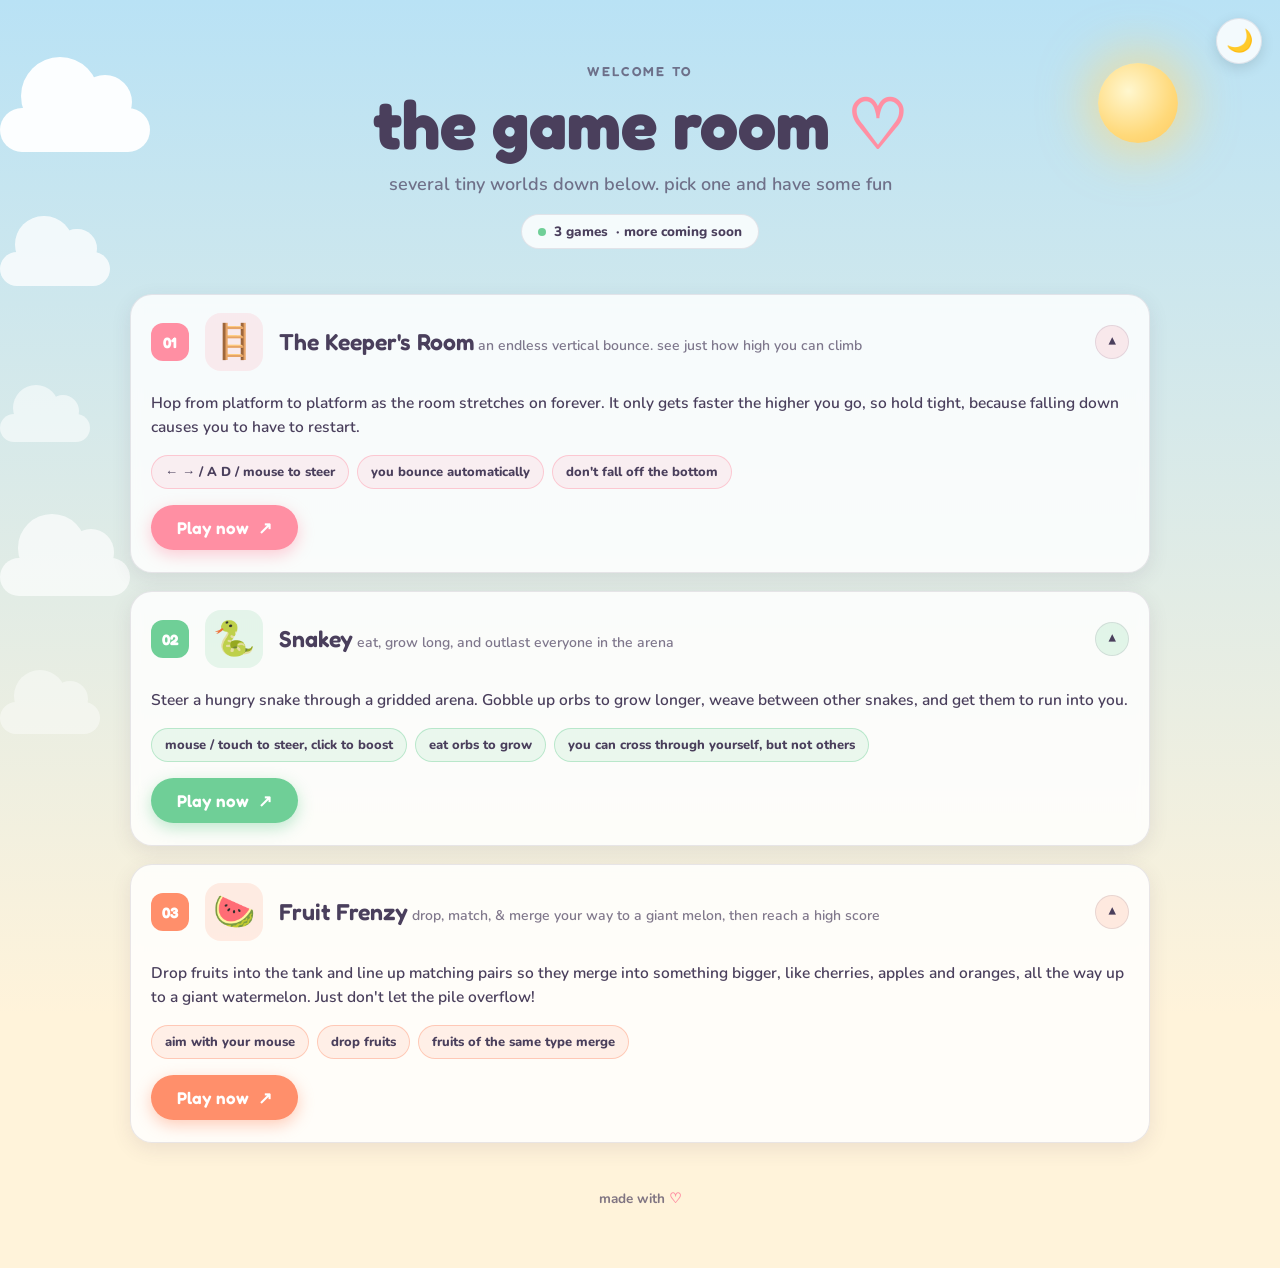
==== index.html @ 51e2f3d1 "Add files via upload" ====
<!DOCTYPE html>
<html lang="en">
<head>
<meta charset="UTF-8">
<meta name="viewport" content="width=device-width, initial-scale=1.0">
<title>home ♡ · pick your game</title>
<link rel="icon" href="data:image/svg+xml,<svg xmlns='http://www.w3.org/2000/svg' viewBox='0 0 100 100'><text y='.9em' font-size='90'>🎮</text></svg>">
<link rel="preconnect" href="https://fonts.googleapis.com">
<link rel="preconnect" href="https://fonts.gstatic.com" crossorigin>
<link href="https://fonts.googleapis.com/css2?family=Fredoka:wght@500;600;700&family=Nunito:wght@400;600;800&display=swap" rel="stylesheet">
<style>
/* ============ theme ============ */
:root{
  --sky-day-top:#b9e2f5; --sky-day-bot:#fff3da;
  --sky-night-top:#171e3c; --sky-night-bot:#3a3560;
  --cloud:#ffffff; --cloud-o:.95;
  --ink:#4a3f5c; --ink-soft:rgba(74,63,92,.7);
  --card-bg:rgba(255,255,255,.82);
  --card-line:rgba(74,63,92,.12);
  --coral:#ff8fa3; --butter:#ffd97a;
}
html.night{
  --cloud:#6f6a9e; --cloud-o:.55;
  --ink:#f2eedb; --ink-soft:rgba(242,238,219,.7);
  --card-bg:rgba(30,35,66,.72);
  --card-line:rgba(242,238,219,.14);
}
*{margin:0;padding:0;box-sizing:border-box}
html{scroll-behavior:smooth}
body{
  font-family:'Nunito',sans-serif; color:var(--ink);
  min-height:100vh; overflow-x:hidden;
  background:linear-gradient(var(--sky-day-top),var(--sky-day-bot) 80%);
  transition:color .9s ease;
}
html.night body{background:linear-gradient(var(--sky-night-top),var(--sky-night-bot) 82%)}
button{font:inherit;color:inherit;background:none;border:0;padding:0;cursor:pointer}
:focus-visible{outline:2px dashed var(--coral);outline-offset:4px;border-radius:10px}

/* ============ scenery ============ */
.scene{position:fixed;inset:0;z-index:0;pointer-events:none;overflow:hidden}
#stars{position:absolute;inset:0;opacity:0;transition:opacity 1.6s ease}
html.night #stars{opacity:1}
.star{position:absolute;background:#fff;border-radius:50%;animation:twinkle var(--d,2.4s) ease-in-out infinite alternate}
@keyframes twinkle{from{opacity:.2}to{opacity:1}}

.orb{position:absolute;top:7%;right:8%;width:clamp(52px,8vw,80px);aspect-ratio:1;border-radius:50%;transition:opacity 1.2s ease,transform 1.4s ease}
.sun{background:radial-gradient(circle at 38% 35%,#fff7cf,#ffd97a 62%,#ffc95c);box-shadow:0 0 44px 14px rgba(255,217,122,.55)}
.moon{opacity:0;transform:rotate(-90deg) scale(.6);background:radial-gradient(circle at 36% 32%,#fdfaf0,#dcd8ee 70%);box-shadow:0 0 34px 8px rgba(230,225,255,.3)}
.moon i{position:absolute;background:#c9c3e2;border-radius:50%;opacity:.7}
.moon i:nth-child(1){width:26%;height:26%;left:24%;top:30%}
.moon i:nth-child(2){width:16%;height:16%;left:58%;top:52%}
.moon i:nth-child(3){width:11%;height:11%;left:44%;top:16%}
html.night .sun{opacity:0;transform:rotate(90deg) scale(.6)}
html.night .moon{opacity:1;transform:none}

.cloud{position:absolute;background:var(--cloud);border-radius:40px;transition:background 1.2s,opacity 1.2s;animation:drift linear infinite}
.cloud::before,.cloud::after{content:"";position:absolute;background:inherit;border-radius:50%;transition:background 1.2s,opacity 1.2s}
.cloud::before{width:52%;aspect-ratio:1;left:14%;bottom:38%}
.cloud::after{width:36%;aspect-ratio:1;left:52%;bottom:52%}
.c1{top:12%;width:150px;height:44px;opacity:var(--cloud-o);animation-duration:80s}
.c2{top:28%;width:110px;height:34px;opacity:calc(var(--cloud-o)*.8);animation-duration:110s;animation-delay:-45s}
.c3{top:46%;width:90px;height:28px;opacity:calc(var(--cloud-o)*.6);animation-duration:95s;animation-delay:-70s}
.c4{top:62%;width:130px;height:38px;opacity:calc(var(--cloud-o)*.7);animation-duration:120s;animation-delay:-25s}
.c5{top:78%;width:100px;height:32px;opacity:calc(var(--cloud-o)*.45);animation-duration:145s;animation-delay:-95s}
@keyframes drift{from{transform:translateX(-30vw)}to{transform:translateX(125vw)}}

/* ============ night toggle ============ */
#nightToggle{position:fixed;top:18px;right:18px;z-index:5;width:46px;height:46px;border-radius:50%;
  background:var(--card-bg);border:1.5px solid var(--card-line);font-size:22px;line-height:1;
  box-shadow:0 4px 14px rgba(0,0,0,.12);transition:transform .3s ease}
#nightToggle:hover{transform:rotate(-18deg) scale(1.08)}

/* ============ layout ============ */
.wrap{position:relative;z-index:1;max-width:1060px;margin:0 auto;padding:clamp(40px,7vh,72px) 20px 60px}

header{text-align:center;margin-bottom:clamp(30px,5vh,52px)}
.overline{font-family:'Fredoka',sans-serif;font-weight:600;letter-spacing:.18em;text-transform:uppercase;font-size:13px;color:var(--ink-soft);margin-bottom:10px}
h1{font-family:'Fredoka',sans-serif;font-weight:700;font-size:clamp(42px,7vw,68px);line-height:1.05}
h1 .heart{color:var(--coral)}
.tagline{margin-top:12px;font-size:clamp(15px,2.2vw,18px);font-weight:600;color:var(--ink-soft)}

.count-pill{display:inline-flex;align-items:center;gap:8px;margin-top:18px;padding:7px 16px;border-radius:999px;
  background:var(--card-bg);border:1.5px solid var(--card-line);font-weight:800;font-size:13.5px}
.count-pill .dot{width:8px;height:8px;border-radius:50%;background:#6fcf97;animation:pulse 2s ease-in-out infinite}
@keyframes pulse{0%,100%{transform:scale(1);opacity:1}50%{transform:scale(.6);opacity:.5}}

/* ============ game list (expandable) ============ */
.game-list{display:grid;gap:18px}

.card{background:var(--card-bg);border:1.5px solid var(--card-line);border-radius:22px;overflow:hidden;
  box-shadow:0 6px 20px rgba(74,63,92,.10);backdrop-filter:blur(6px);transition:border-color .25s ease}
.card:hover{border-color:var(--acc)}

.card-head{display:flex;align-items:center;gap:16px;width:100%;text-align:left;padding:18px 20px}
.card-num{font-family:'Fredoka',sans-serif;font-weight:700;font-size:15px;color:#fff;background:var(--acc);
  min-width:38px;height:38px;border-radius:12px;display:grid;place-items:center;padding:0 6px}
.card-icon{font-size:34px;line-height:1;width:58px;height:58px;flex:none;display:grid;place-items:center;
  background:color-mix(in srgb,var(--acc) 16%,transparent);border-radius:16px}
.card-titles{flex:1;min-width:0}
.card-title{font-family:'Fredoka',sans-serif;font-weight:600;font-size:clamp(19px,2.6vw,23px)}
.card-tagline{font-size:14px;font-weight:600;color:var(--ink-soft);margin-top:2px;white-space:nowrap;overflow:hidden;text-overflow:ellipsis}
.chev{flex:none;width:34px;height:34px;border-radius:50%;display:grid;place-items:center;
  border:1.5px solid var(--card-line);transition:transform .35s ease,background .25s ease;font-size:15px}
.card.open .chev{transform:rotate(180deg);background:color-mix(in srgb,var(--acc) 18%,transparent)}

/* smooth expand/collapse via grid rows */
.card-body{display:grid;grid-template-rows:0fr;transition:grid-template-rows .4s ease}
.card.open .card-body{grid-template-rows:1fr}
.card-inner{overflow:hidden}
.card-content{padding:2px 20px 22px;display:flex;flex-direction:column;gap:16px}

.desc{font-size:15.5px;line-height:1.55;font-weight:600;color:var(--ink)}

.howto{list-style:none;display:flex;flex-wrap:wrap;gap:8px}
.howto li{font-size:13px;font-weight:800;padding:7px 13px;border-radius:999px;
  background:color-mix(in srgb,var(--acc) 12%,transparent);border:1.5px solid color-mix(in srgb,var(--acc) 40%,transparent)}

.play-btn{align-self:flex-start;display:inline-flex;align-items:center;gap:9px;
  font-family:'Fredoka',sans-serif;font-weight:600;font-size:17px;color:#fff;text-decoration:none;
  background:var(--acc);padding:12px 26px;border-radius:999px;box-shadow:0 5px 16px color-mix(in srgb,var(--acc) 45%,transparent);
  transition:transform .2s ease,box-shadow .2s ease}
.play-btn:hover{transform:translateY(-2px) scale(1.03);box-shadow:0 8px 22px color-mix(in srgb,var(--acc) 55%,transparent)}
.play-btn:active{transform:scale(.97)}

footer{text-align:center;margin-top:46px;color:var(--ink-soft);font-size:13.5px;font-weight:700}
footer .heart{color:var(--coral)}
</style>
<script>
/* apply saved night mode before the page paints, so there's no flash */
try { if (localStorage.getItem("game-room-night") === "1") document.documentElement.classList.add("night"); } catch (e) {}
</script>
</head>
<body>

<div class="scene" aria-hidden="true">
  <div id="stars"></div>
  <div class="orb sun"></div>
  <div class="orb moon"><i></i><i></i><i></i></div>
  <div class="cloud c1"></div>
  <div class="cloud c2"></div>
  <div class="cloud c3"></div>
  <div class="cloud c4"></div>
  <div class="cloud c5"></div>
</div>

<button id="nightToggle" aria-label="toggle night mode">🌙</button>

<div class="wrap">
  <header>
    <p class="overline">welcome to</p>
    <h1>the game room<span class="heart"> ♡</span></h1>
    <p class="tagline">several tiny worlds down below. pick one and have some fun</p>
    <div class="count-pill"><span class="dot"></span><span id="gameCount">3 games</span> · more coming soon</div>
  </header>

  <!-- game cards are rendered here from the GAMES list below -->
  <main id="gameList" class="game-list" aria-label="list of games"></main>

  <footer>made with <span class="heart">♡</span></footer>
</div>

<script>
/* ================================================================
   GAMES LIST: to add a new game, just append an object here. 👇
   The page renders cards from this array, so the list grows for free.
   ================================================================ */
const GAMES = [
  {
    num: "01",
    title: "The Keeper's Room",
    tagline: "an endless vertical bounce. see just how high you can climb",
    icon: "🪜",
    accent: "#ff8fa3", // coral pink
    url: "https://hootowlme.github.io/localAICodingTest2/",
    desc: "Hop from platform to platform as the room stretches on forever. It only gets faster the higher you go, so hold tight, because falling down causes you to have to restart.",
    howTo: ["← → / A D / mouse to steer", "you bounce automatically", "don't fall off the bottom"]
  },
  {
    num: "02",
    title: "Snakey",
    tagline: "eat, grow long, and outlast everyone in the arena",
    icon: "🐍",
    accent: "#6fcf97", // snake green
    url: "https://hootowlme.github.io/localAICodingTest1/",
    desc: "Steer a hungry snake through a gridded arena. Gobble up orbs to grow longer, weave between other snakes, and get them to run into you.",
    howTo: ["mouse / touch to steer, click to boost", "eat orbs to grow", "you can cross through yourself, but not others"]
  },
  {
    num: "03",
    title: "Fruit Frenzy",
    tagline: "drop, match, & merge your way to a giant melon, then reach a high score",
    icon: "🍉",
    accent: "#ff8f6b", // fruity orange-red
    url: "https://hootowlme.github.io/localAICodingTest3/",
    desc: "Drop fruits into the tank and line up matching pairs so they merge into something bigger, like cherries, apples and oranges, all the way up to a giant watermelon. Just don't let the pile overflow!",
    howTo: ["aim with your mouse", "drop fruits", "fruits of the same type merge"]
  }
  /* ➕ new game? add another { ... } object here and it appears automatically */
];

/* ============ render cards ============ */
const list = document.getElementById("gameList");

/* remember which cards are open between visits (keyed by game num, so reordering is safe) */
const STATE_KEY = "game-room-open-cards";
let savedState = {};
try { savedState = JSON.parse(localStorage.getItem(STATE_KEY)) || {}; } catch (e) {}
function saveState() {
  try { localStorage.setItem(STATE_KEY, JSON.stringify(savedState)); } catch (e) {}
}

GAMES.forEach((g) => {
  const open = savedState[g.num] !== undefined ? !!savedState[g.num] : true; // no memory yet? all open
  const card = document.createElement("article");
  card.className = "card" + (open ? " open" : "");
  card.style.setProperty("--acc", g.accent);
  card.innerHTML = `
    <button class="card-head" aria-expanded="${open}" aria-controls="body-${g.num}">
      <span class="card-num">${g.num}</span>
      <span class="card-icon" aria-hidden="true">${g.icon}</span>
      <span class="card-titles">
        <span class="card-title">${g.title}</span>
        <span class="card-tagline">${g.tagline}</span>
      </span>
      <span class="chev" aria-hidden="true">▾</span>
    </button>
    <div class="card-body" id="body-${g.num}">
      <div class="card-inner">
        <div class="card-content">
          <p class="desc">${g.desc}</p>
          <ul class="howto">${g.howTo.map(h => `<li>${h}</li>`).join("")}</ul>
          <a class="play-btn" href="${g.url}" target="_blank" rel="noopener">Play now <span aria-hidden="true">↗</span></a>
        </div>
      </div>
    </div>`;

  const head = card.querySelector(".card-head");
  head.addEventListener("click", () => {
    const nowOpen = card.classList.toggle("open");
    head.setAttribute("aria-expanded", nowOpen);
    savedState[g.num] = nowOpen;
    saveState();
  });

  list.appendChild(card);
});

document.getElementById("gameCount").textContent = GAMES.length + (GAMES.length === 1 ? " game" : " games");

/* ============ night mode (remembered) ============ */
const NIGHT_KEY = "game-room-night";
const toggle = document.getElementById("nightToggle");
toggle.textContent = document.documentElement.classList.contains("night") ? "☀️" : "🌙"; // match the saved state applied in <head>
toggle.addEventListener("click", () => {
  const night = document.documentElement.classList.toggle("night");
  toggle.textContent = night ? "☀️" : "🌙";
  try { localStorage.setItem(NIGHT_KEY, night ? "1" : "0"); } catch (e) {}
});

/* ============ stars (night) ============ */
const starsEl = document.getElementById("stars");
for (let i = 0; i < 60; i++) {
  const s = document.createElement("span");
  s.className = "star";
  const size = Math.random() * 2 + 1;
  s.style.cssText = `width:${size}px;height:${size}px;left:${Math.random()*100}%;top:${Math.random()*70}%;--d:${(Math.random()*2+1.5).toFixed(1)}s`;
  starsEl.appendChild(s);
}
</script>
</body>
</html>
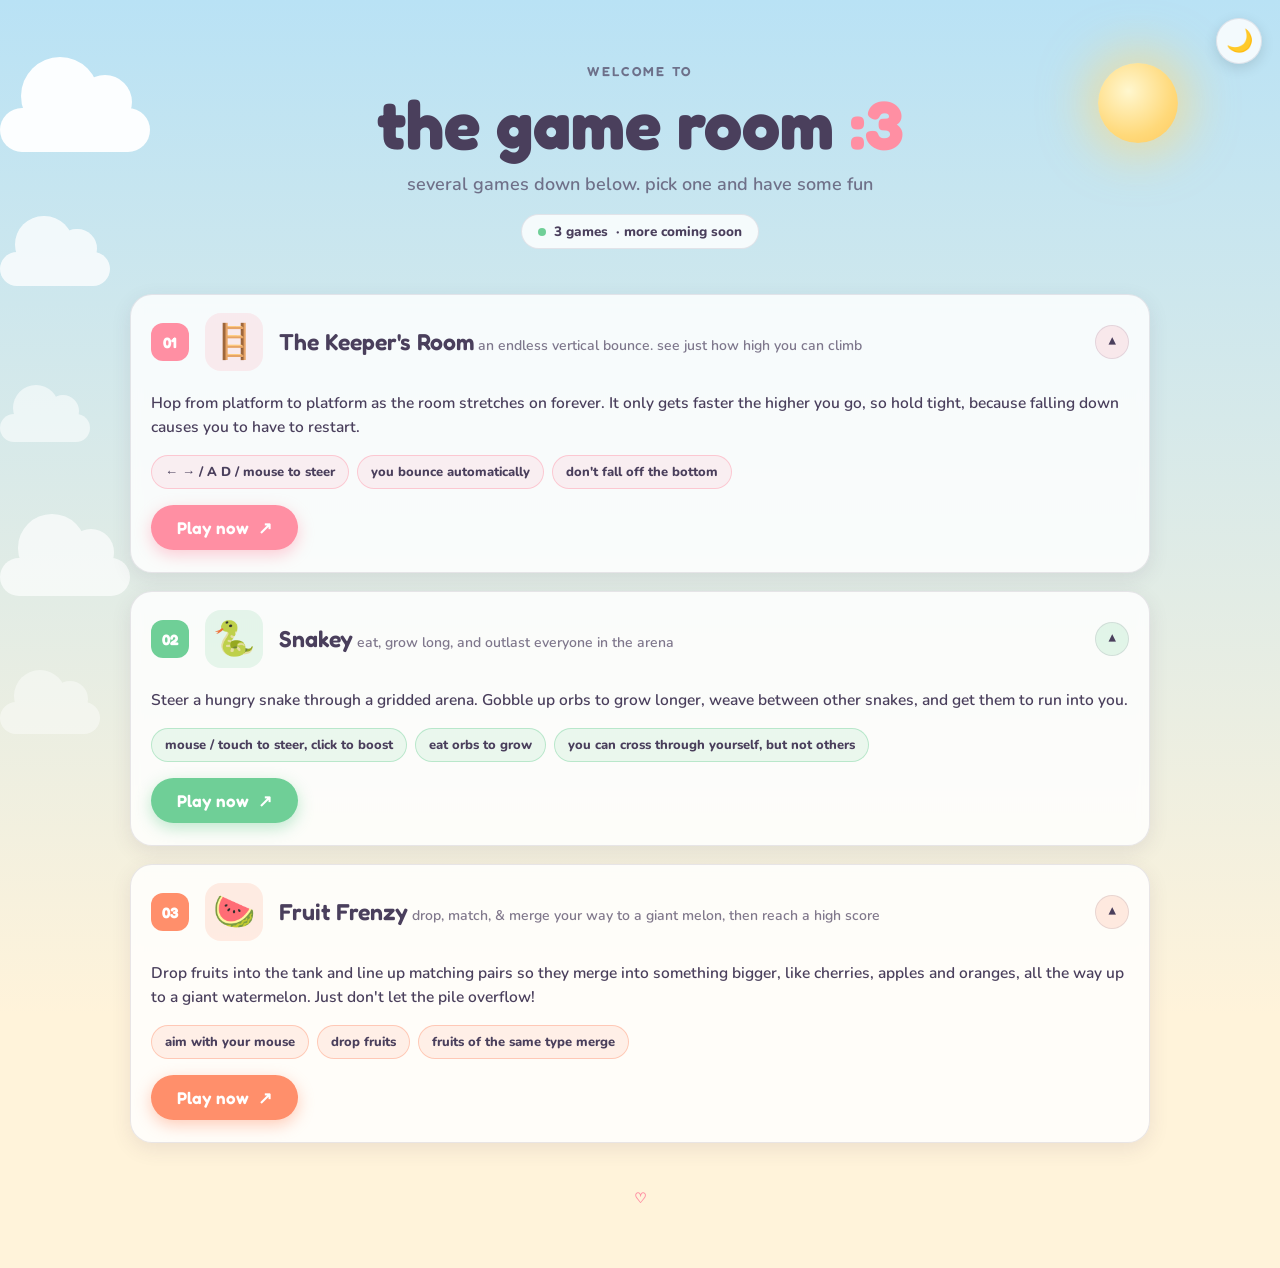
==== commit 01617653: "Add files via upload" ====
--- a/index.html
+++ b/index.html
@@ -149,15 +149,15 @@
 <div class="wrap">
   <header>
     <p class="overline">welcome to</p>
-    <h1>the game room<span class="heart"> ♡</span></h1>
-    <p class="tagline">several tiny worlds down below. pick one and have some fun</p>
+    <h1>the game room<span class="heart"> :3</span></h1>
+    <p class="tagline">several games down below. pick one and have some fun</p>
     <div class="count-pill"><span class="dot"></span><span id="gameCount">3 games</span> · more coming soon</div>
   </header>
 
   <!-- game cards are rendered here from the GAMES list below -->
   <main id="gameList" class="game-list" aria-label="list of games"></main>
 
-  <footer>made with <span class="heart">♡</span></footer>
+  <footer><span class="heart">♡</span></footer>
 </div>
 
 <script>
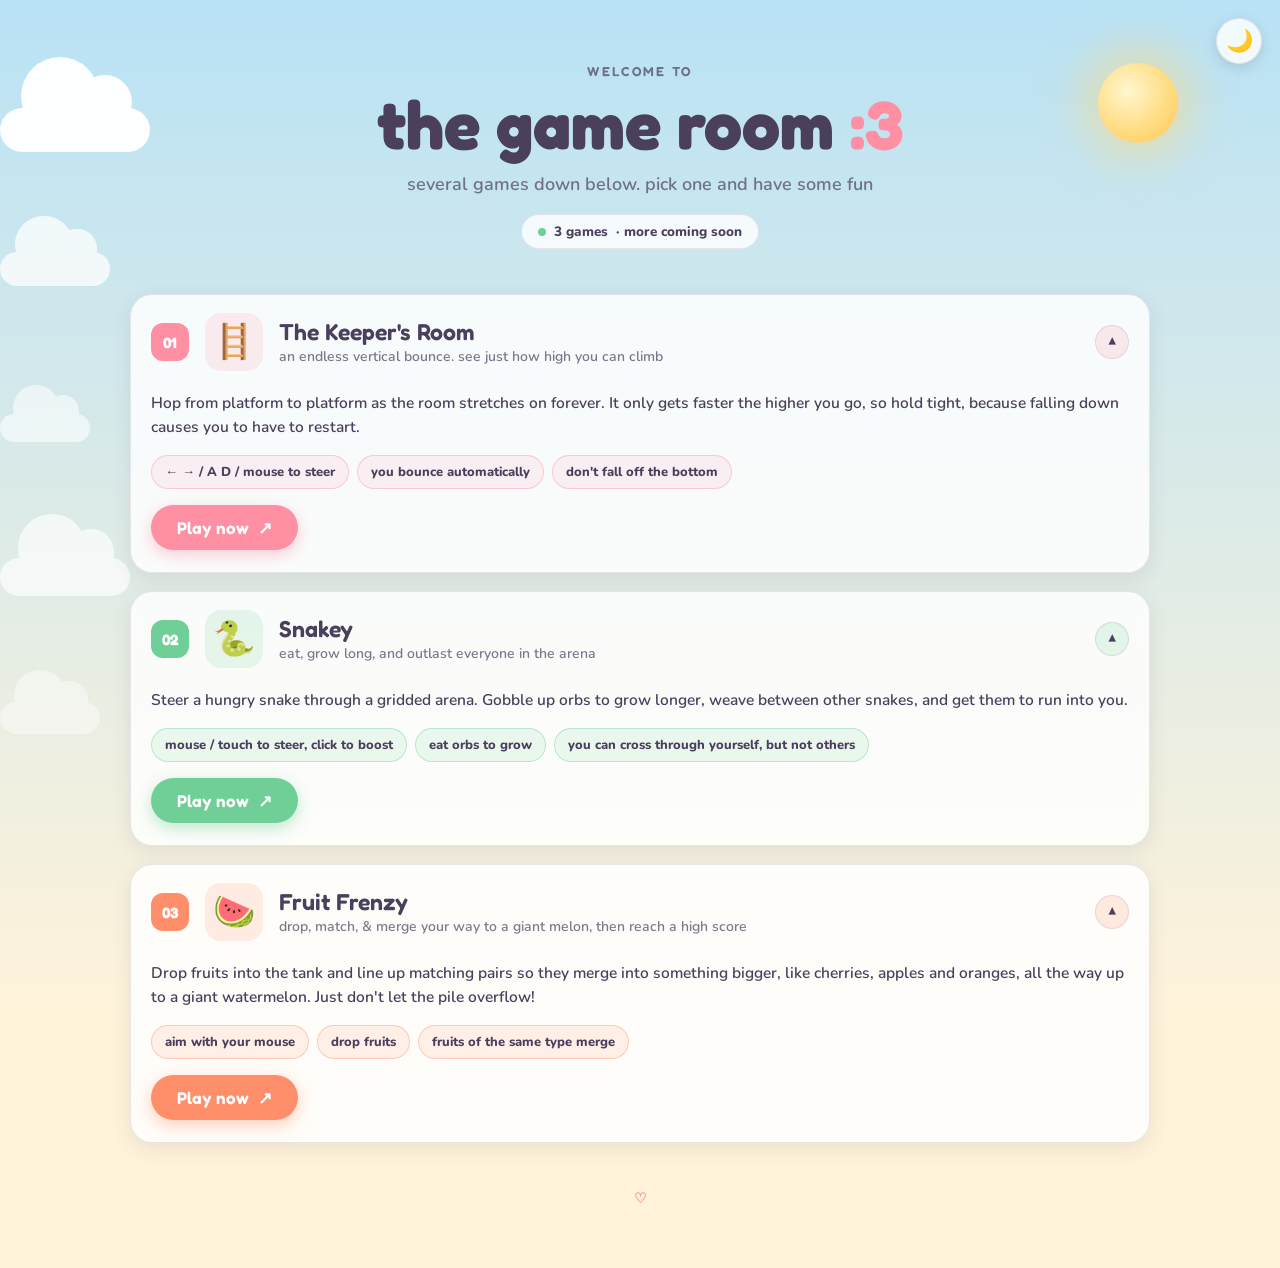
==== commit 130e8527: "Add files via upload" ====
--- a/index.html
+++ b/index.html
@@ -99,7 +99,7 @@
   background:color-mix(in srgb,var(--acc) 16%,transparent);border-radius:16px}
 .card-titles{flex:1;min-width:0}
 .card-title{font-family:'Fredoka',sans-serif;font-weight:600;font-size:clamp(19px,2.6vw,23px)}
-.card-tagline{font-size:14px;font-weight:600;color:var(--ink-soft);margin-top:2px;white-space:nowrap;overflow:hidden;text-overflow:ellipsis}
+.card-tagline{display:block;font-size:14px;font-weight:600;color:var(--ink-soft);margin-top:2px;line-height:1.35}
 .chev{flex:none;width:34px;height:34px;border-radius:50%;display:grid;place-items:center;
   border:1.5px solid var(--card-line);transition:transform .35s ease,background .25s ease;font-size:15px}
 .card.open .chev{transform:rotate(180deg);background:color-mix(in srgb,var(--acc) 18%,transparent)}
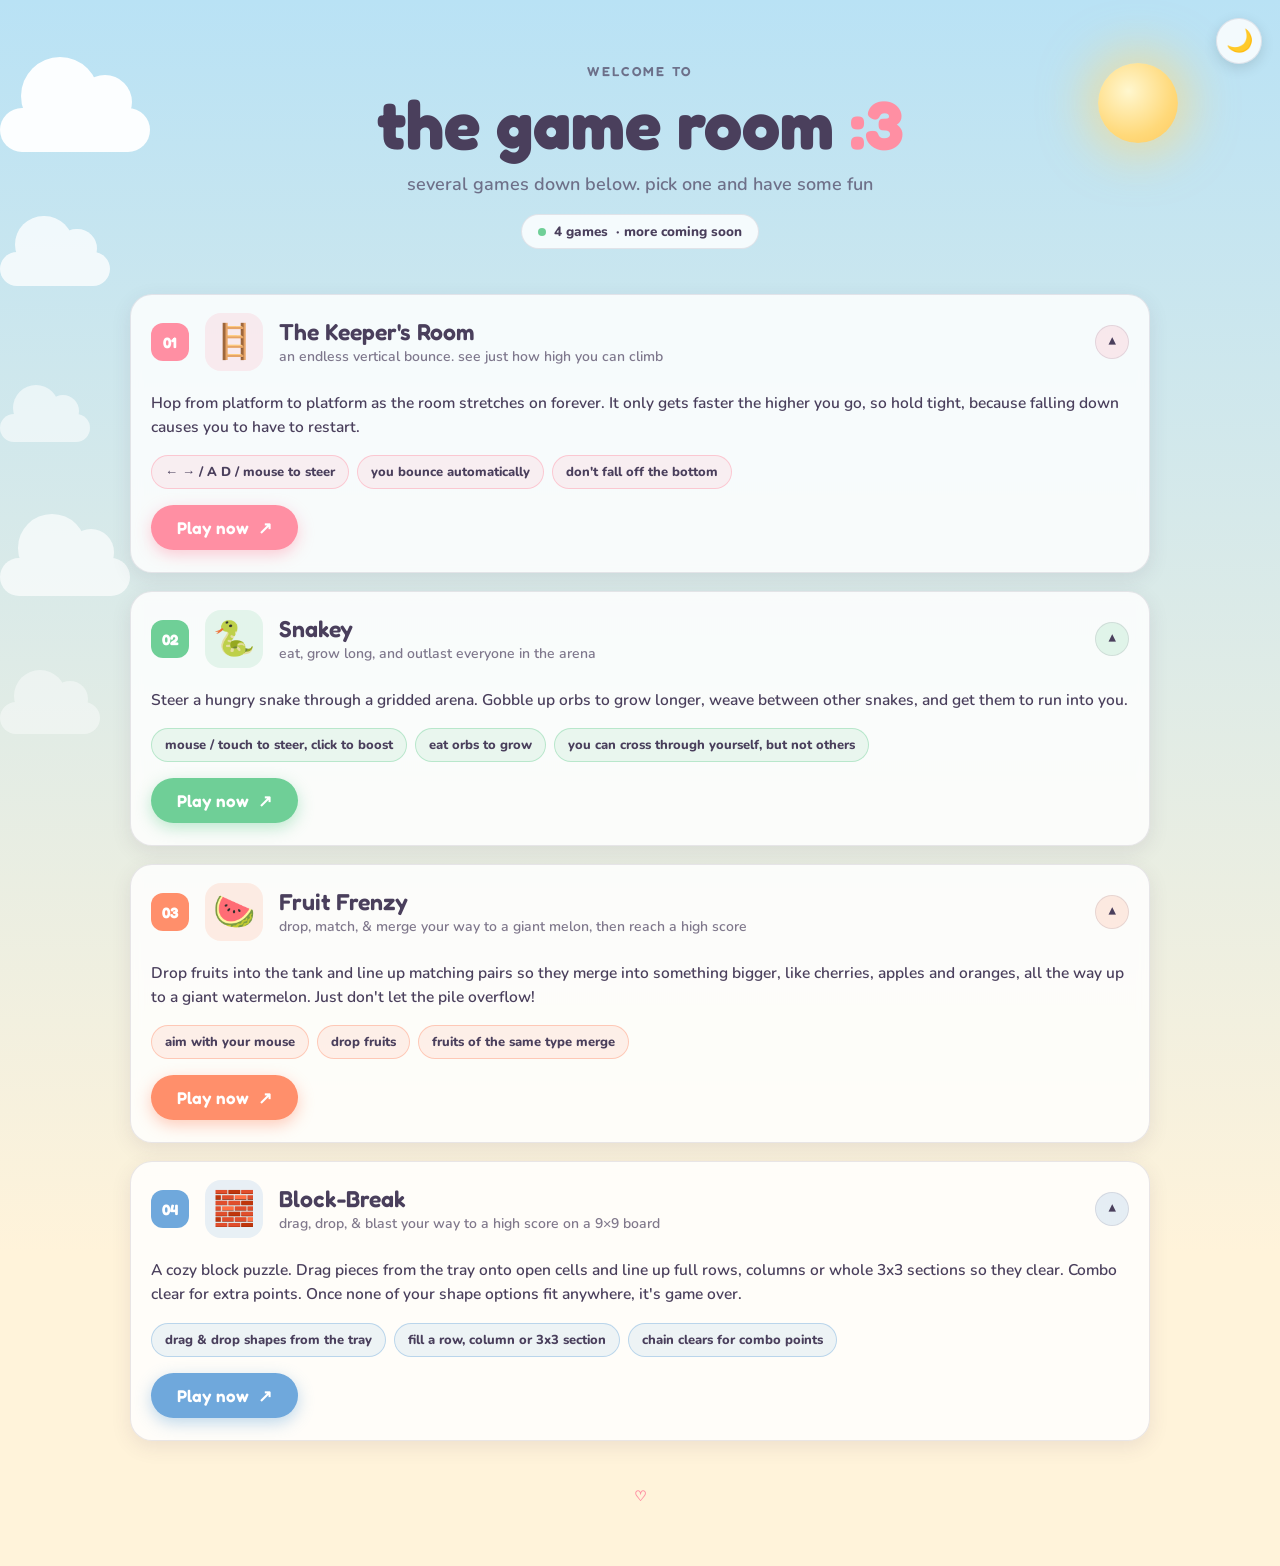
==== commit 9d12536c: "Add files via upload" ====
--- a/index.html
+++ b/index.html
@@ -195,6 +195,16 @@
     url: "https://hootowlme.github.io/localAICodingTest3/",
     desc: "Drop fruits into the tank and line up matching pairs so they merge into something bigger, like cherries, apples and oranges, all the way up to a giant watermelon. Just don't let the pile overflow!",
     howTo: ["aim with your mouse", "drop fruits", "fruits of the same type merge"]
+  },
+  {
+    num: "04",
+    title: "Block-Break",
+    tagline: "drag, drop, & blast your way to a high score on a 9×9 board",
+    icon: "🧱",
+    accent: "#6fa8dc", // sky blue
+    url: "https://hootowlme.github.io/localAICodingTest4/",
+    desc: "A cozy block puzzle. Drag pieces from the tray onto open cells and line up full rows, columns or whole 3x3 sections so they clear. Combo clear for extra points. Once none of your shape options fit anywhere, it's game over.",
+    howTo: ["drag & drop shapes from the tray", "fill a row, column or 3x3 section", "chain clears for combo points"]
   }
   /* ➕ new game? add another { ... } object here and it appears automatically */
 ];
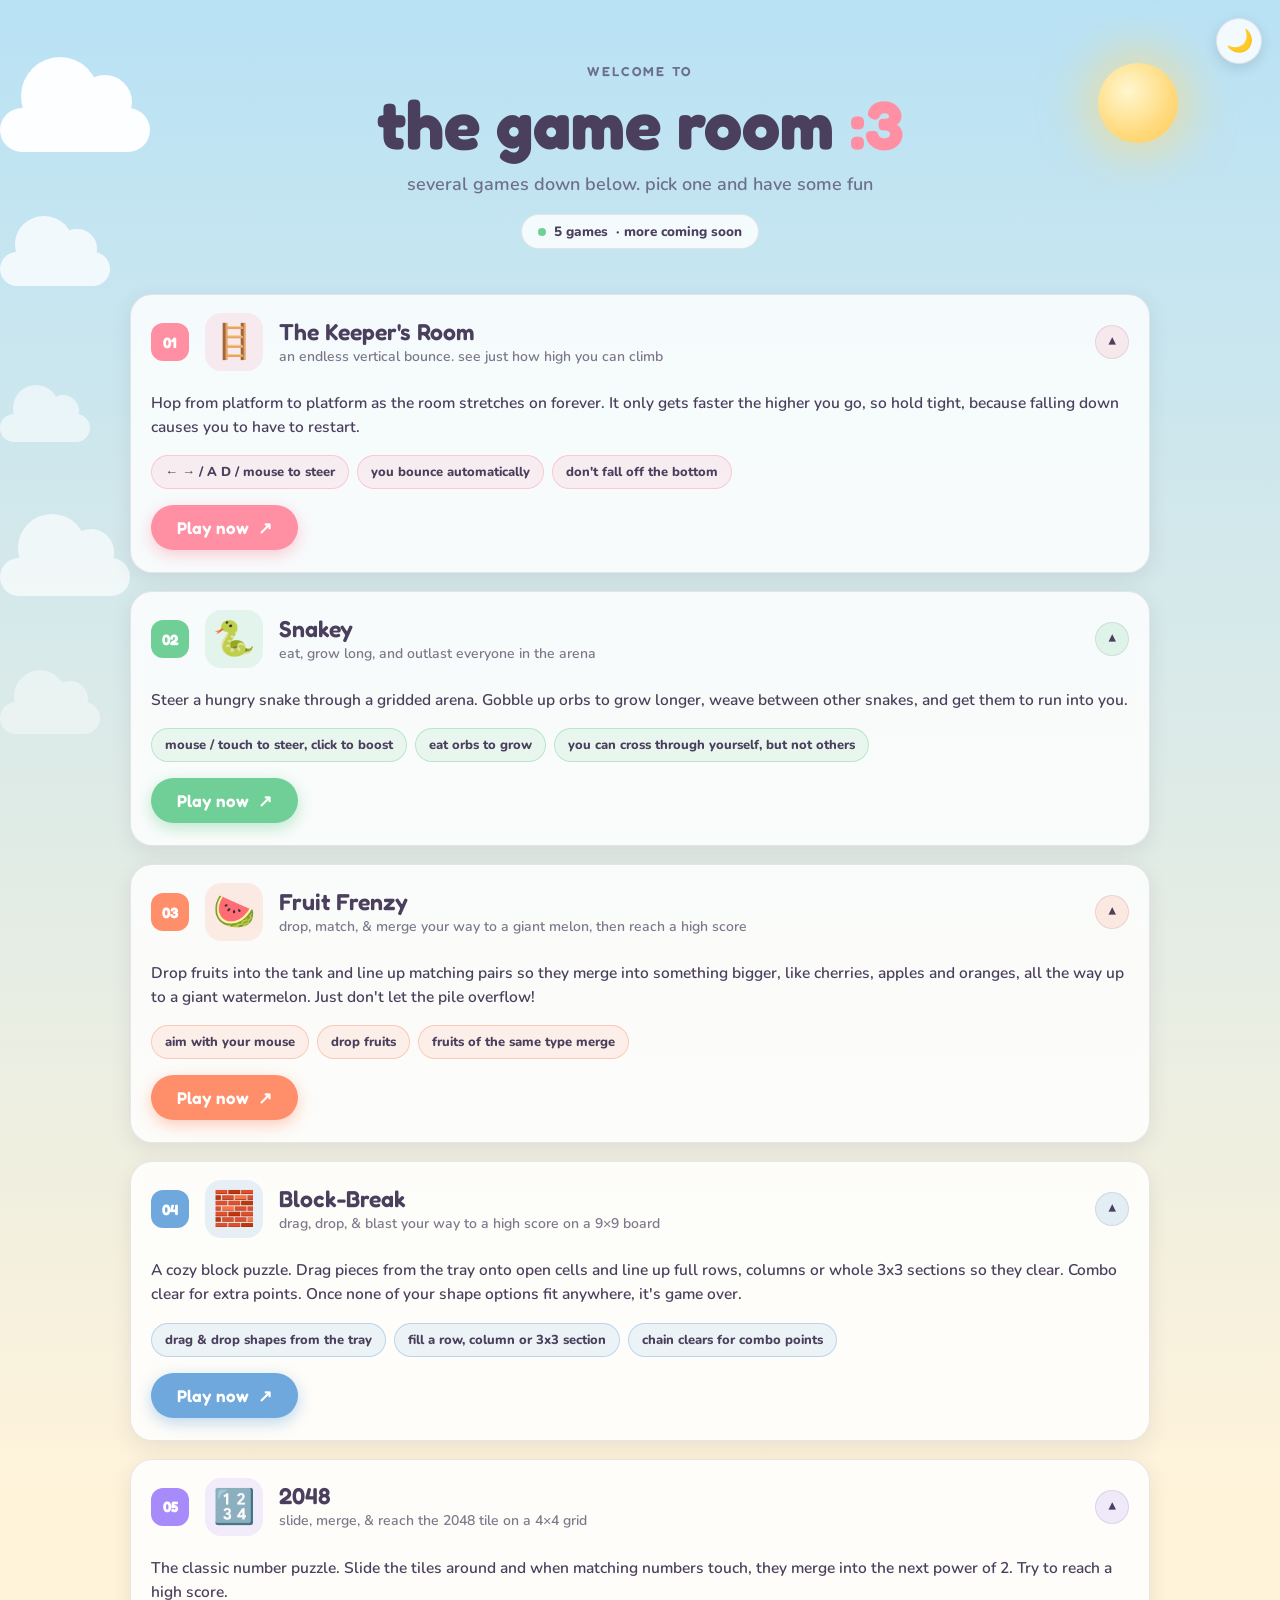
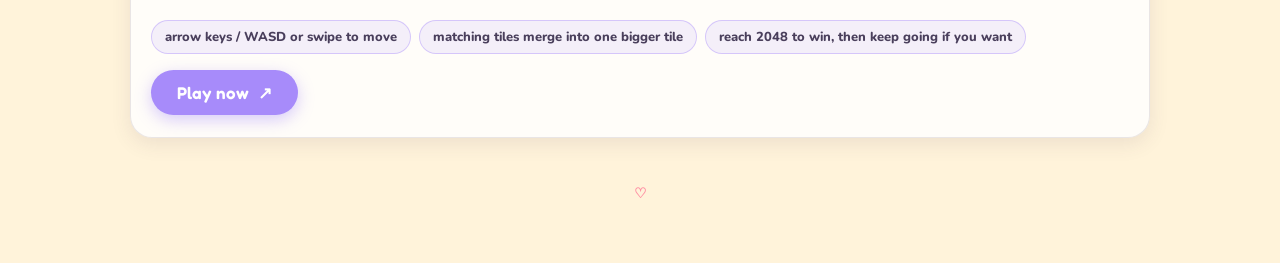
==== commit 2b416671: "Add files via upload" ====
--- a/index.html
+++ b/index.html
@@ -172,7 +172,7 @@
     tagline: "an endless vertical bounce. see just how high you can climb",
     icon: "🪜",
     accent: "#ff8fa3", // coral pink
-    url: "https://hootowlme.github.io/localAICodingTest2/",
+    url: "https://hootowlme.github.io/hootGameHub/keeper/index.html",
     desc: "Hop from platform to platform as the room stretches on forever. It only gets faster the higher you go, so hold tight, because falling down causes you to have to restart.",
     howTo: ["← → / A D / mouse to steer", "you bounce automatically", "don't fall off the bottom"]
   },
@@ -182,7 +182,7 @@
     tagline: "eat, grow long, and outlast everyone in the arena",
     icon: "🐍",
     accent: "#6fcf97", // snake green
-    url: "https://hootowlme.github.io/localAICodingTest1/",
+    url: "https://hootowlme.github.io/hootGameHub/slither-io/index.html",
     desc: "Steer a hungry snake through a gridded arena. Gobble up orbs to grow longer, weave between other snakes, and get them to run into you.",
     howTo: ["mouse / touch to steer, click to boost", "eat orbs to grow", "you can cross through yourself, but not others"]
   },
@@ -192,7 +192,7 @@
     tagline: "drop, match, & merge your way to a giant melon, then reach a high score",
     icon: "🍉",
     accent: "#ff8f6b", // fruity orange-red
-    url: "https://hootowlme.github.io/localAICodingTest3/",
+    url: "https://hootowlme.github.io/hootGameHub/suika/index.html",
     desc: "Drop fruits into the tank and line up matching pairs so they merge into something bigger, like cherries, apples and oranges, all the way up to a giant watermelon. Just don't let the pile overflow!",
     howTo: ["aim with your mouse", "drop fruits", "fruits of the same type merge"]
   },
@@ -202,9 +202,19 @@
     tagline: "drag, drop, & blast your way to a high score on a 9×9 board",
     icon: "🧱",
     accent: "#6fa8dc", // sky blue
-    url: "https://hootowlme.github.io/localAICodingTest4/",
+    url: "https://hootowlme.github.io/hootGameHub/block_blast/block-blast.html",
     desc: "A cozy block puzzle. Drag pieces from the tray onto open cells and line up full rows, columns or whole 3x3 sections so they clear. Combo clear for extra points. Once none of your shape options fit anywhere, it's game over.",
     howTo: ["drag & drop shapes from the tray", "fill a row, column or 3x3 section", "chain clears for combo points"]
+  },
+  {
+    num: "05",
+    title: "2048",
+    tagline: "slide, merge, & reach the 2048 tile on a 4×4 grid",
+    icon: "🔢",
+    accent: "#a78bfa", // soft violet
+    url: "https://hootowlme.github.io/hootGameHub/2048/2048.html",
+    desc: "The classic number puzzle. Slide the tiles around and when matching numbers touch, they merge into the next power of 2. Try to reach a high score.",
+    howTo: ["arrow keys / WASD or swipe to move", "matching tiles merge into one bigger tile", "reach 2048 to win, then keep going if you want"]
   }
   /* ➕ new game? add another { ... } object here and it appears automatically */
 ];
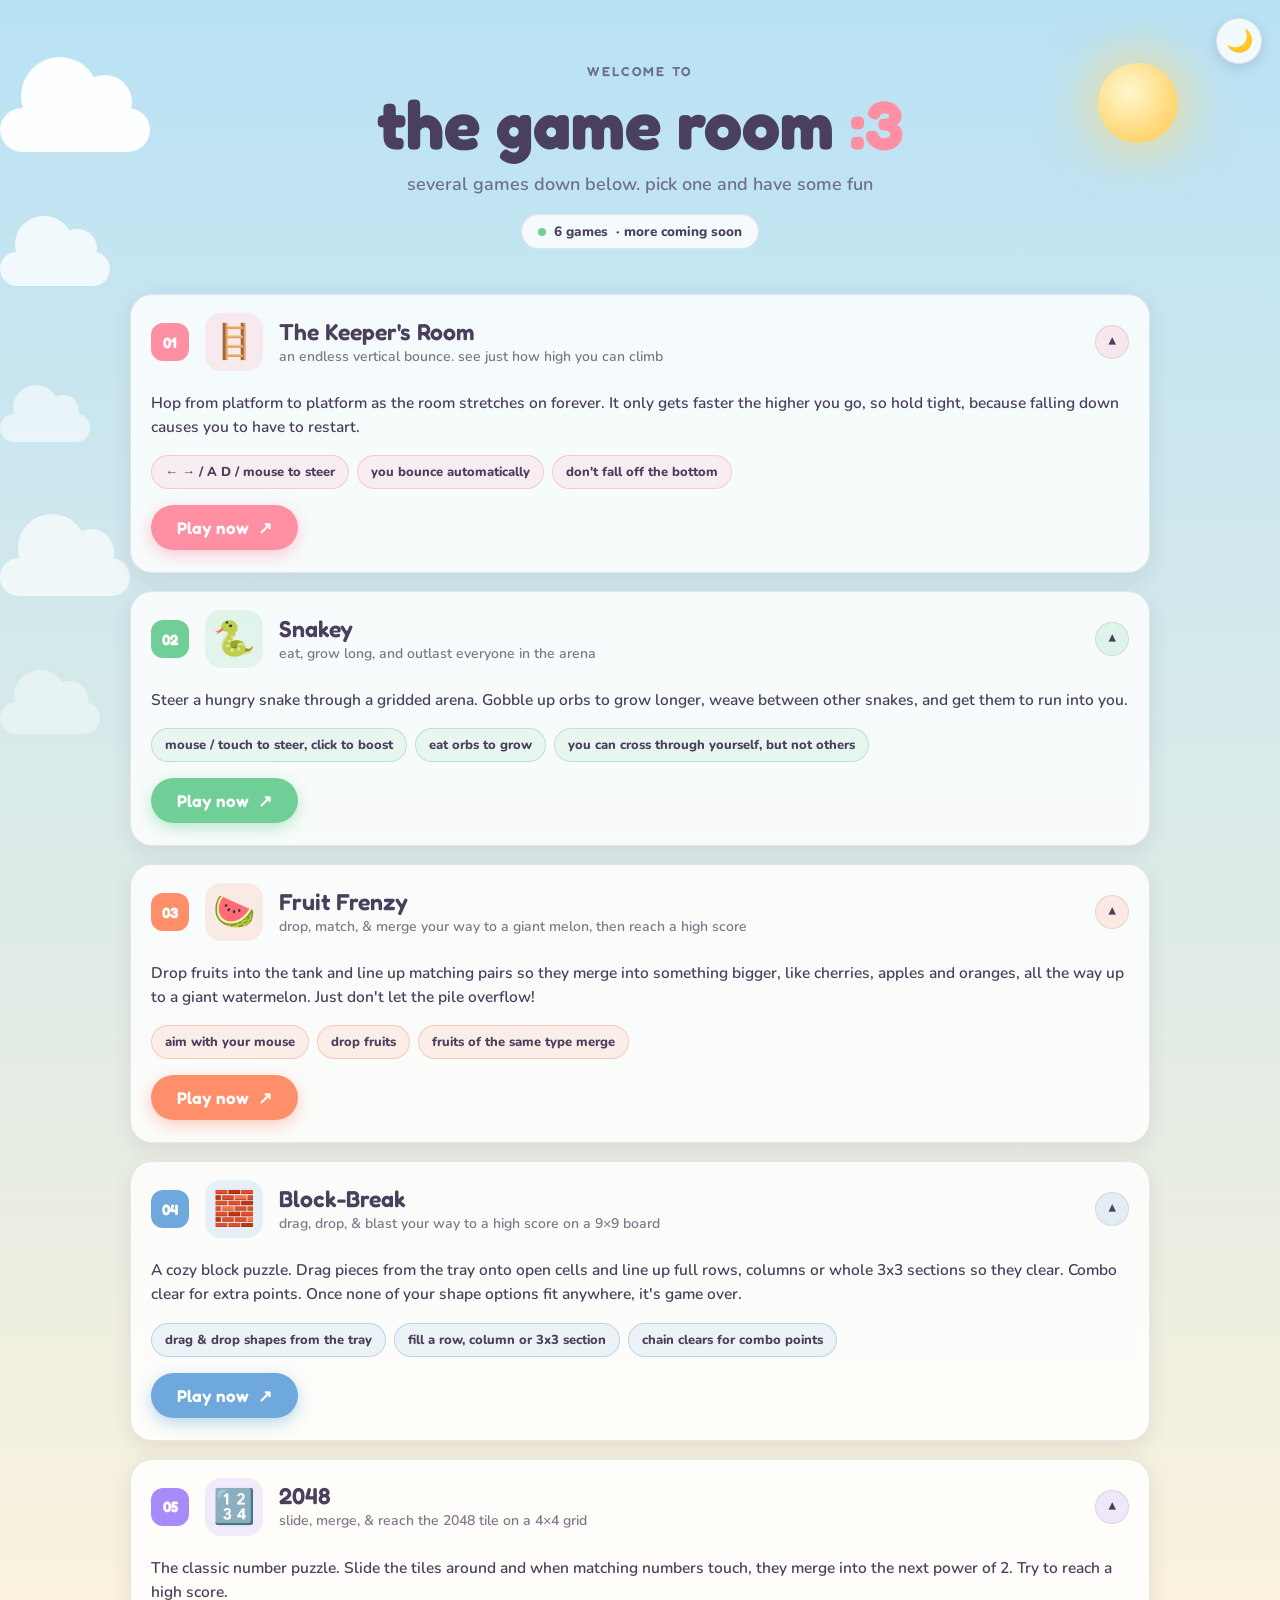
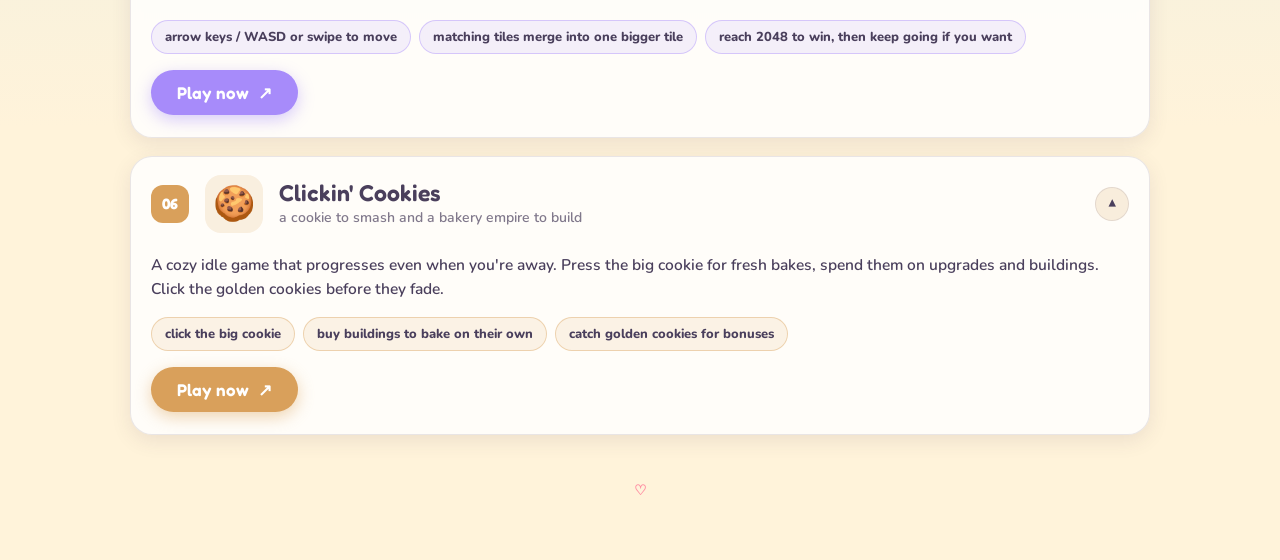
==== commit 43723330: "Add files via upload" ====
--- a/index.html
+++ b/index.html
@@ -215,6 +215,16 @@
     url: "https://hootowlme.github.io/hootGameHub/2048/2048.html",
     desc: "The classic number puzzle. Slide the tiles around and when matching numbers touch, they merge into the next power of 2. Try to reach a high score.",
     howTo: ["arrow keys / WASD or swipe to move", "matching tiles merge into one bigger tile", "reach 2048 to win, then keep going if you want"]
+  },
+  {
+    num: "06",
+    title: "Clickin' Cookies",
+    tagline: "a cookie to smash and a bakery empire to build",
+    icon: "🍪",
+    accent: "#d9a05b", // cookie gold
+    url: "https://hootowlme.github.io/hootGameHub/clickin'cookies/index.html",
+    desc: "A cozy idle game that progresses even when you're away. Press the big cookie for fresh bakes, spend them on upgrades and buildings. Click the golden cookies before they fade.",
+    howTo: ["click the big cookie", "buy buildings to bake on their own", "catch golden cookies for bonuses"]
   }
   /* ➕ new game? add another { ... } object here and it appears automatically */
 ];
